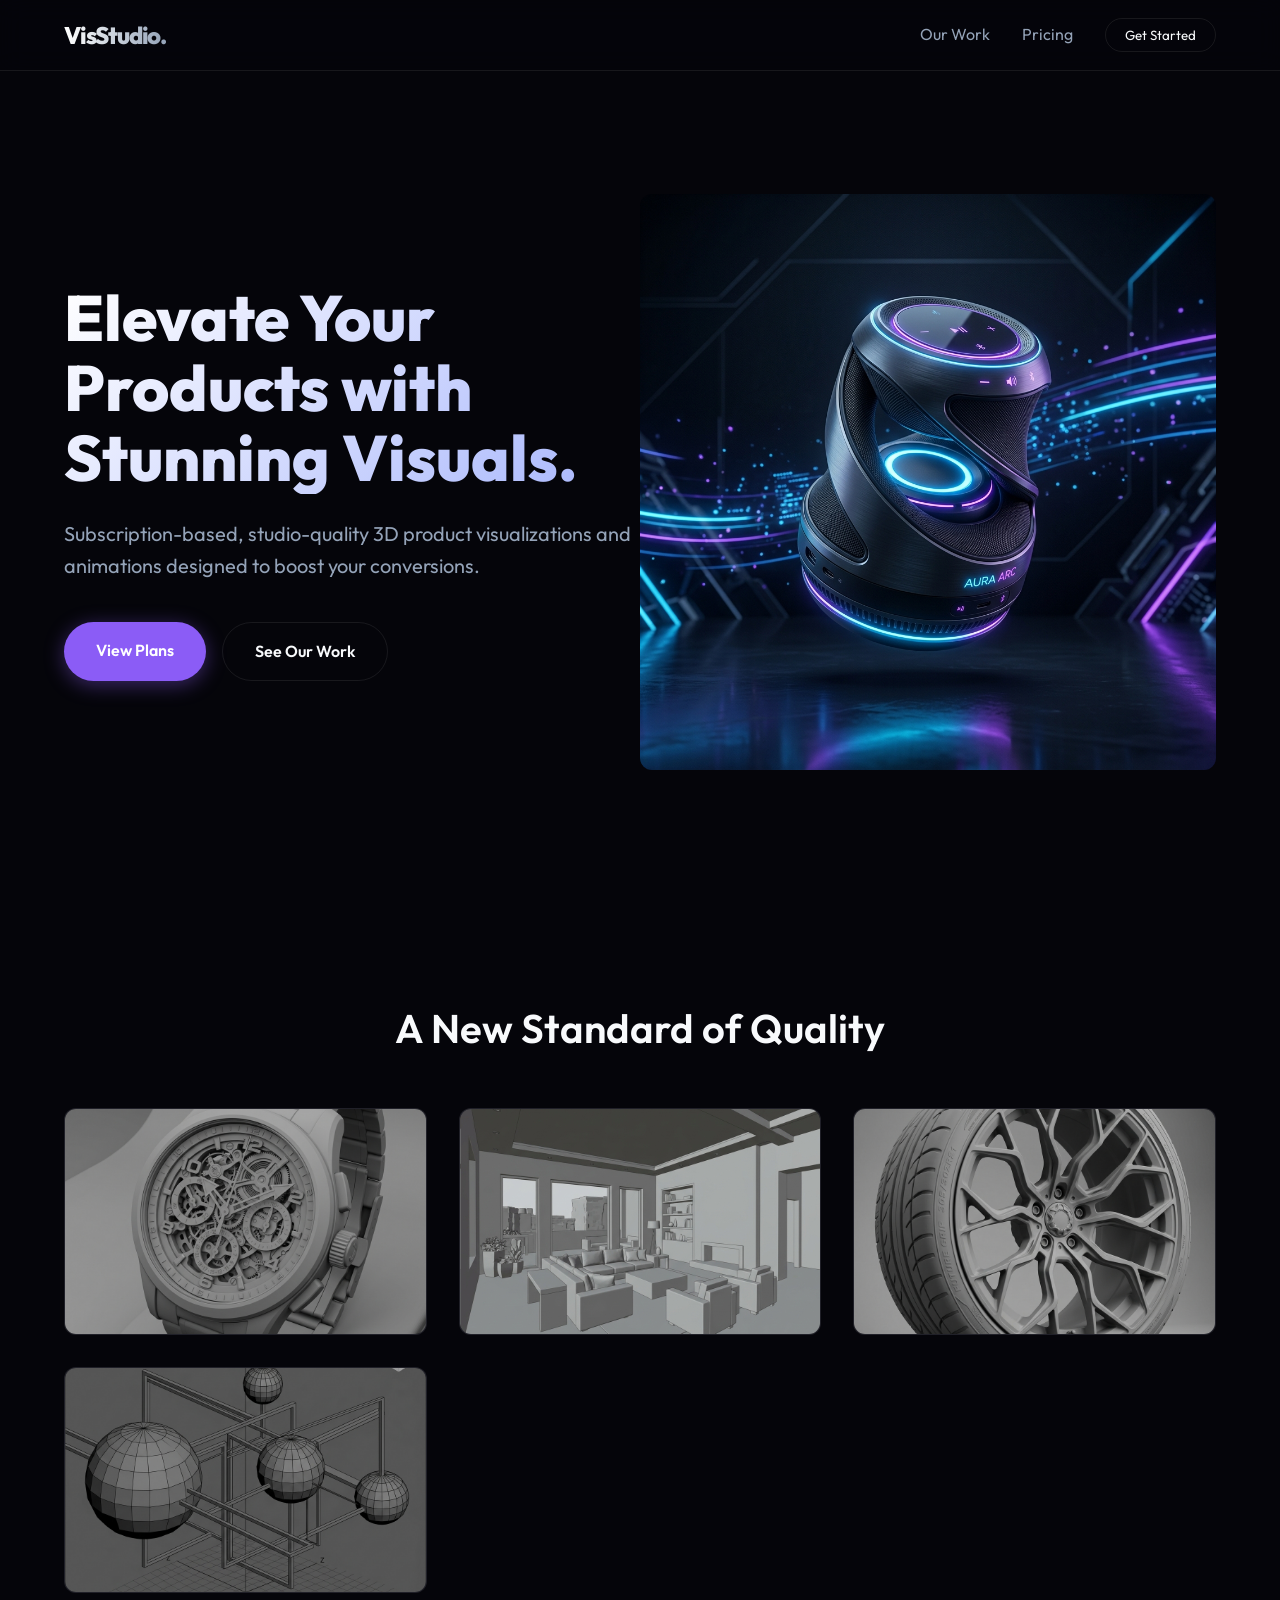
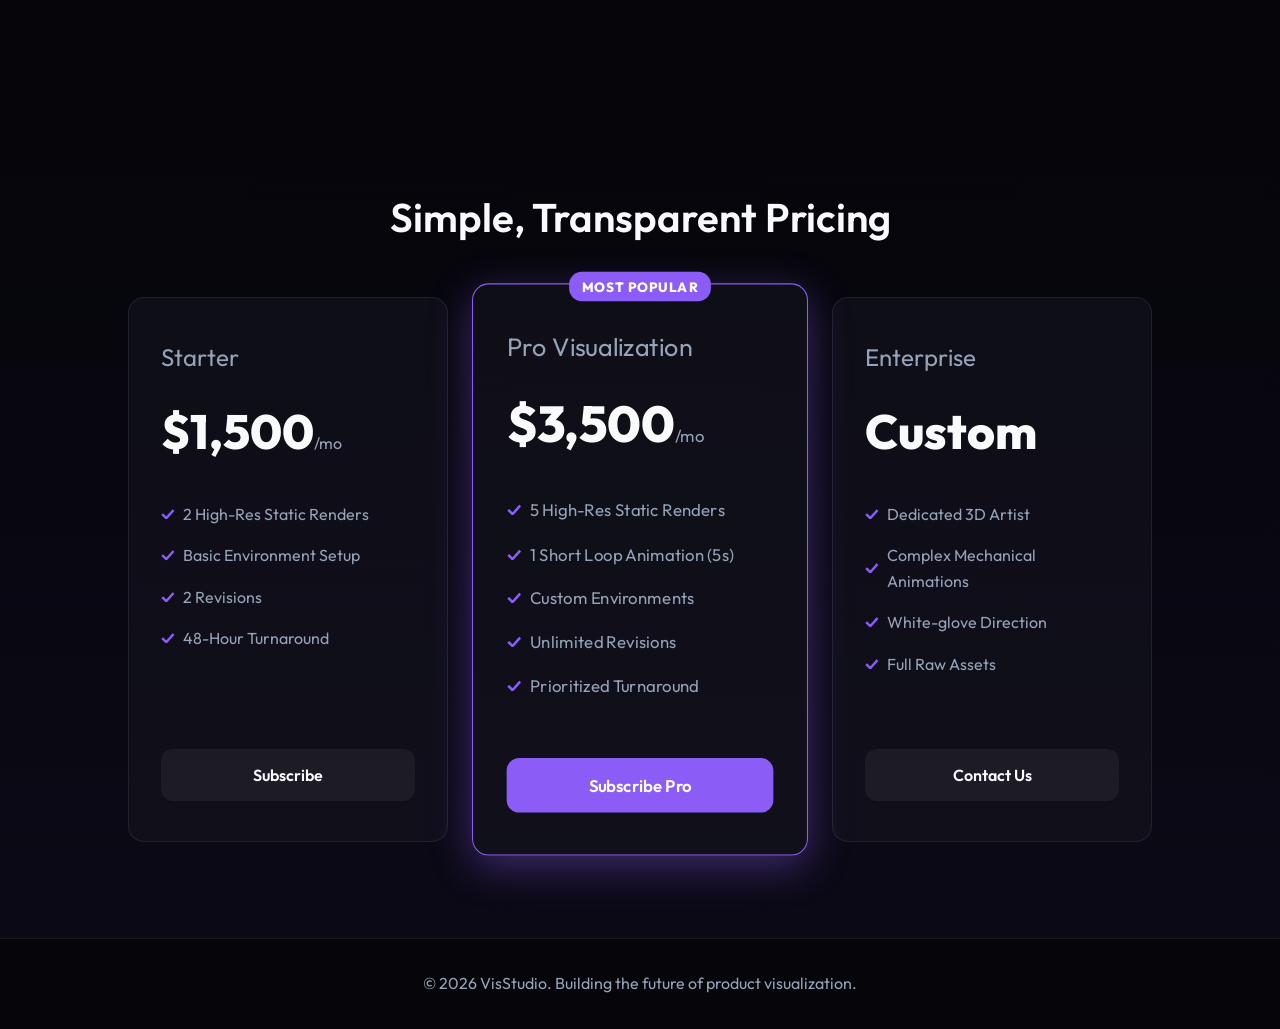
==== index.html @ d1ca0eb6 "First commit" ====
<!DOCTYPE html>
<html lang="en">
<head>
    <meta charset="UTF-8">
    <meta name="viewport" content="width=device-width, initial-scale=1.0">
    <title>3D Vis & Animation Studio</title>
    <link rel="stylesheet" href="styles.css">
    <link href="https://fonts.googleapis.com/css2?family=Outfit:wght@300;400;600;800&display=swap" rel="stylesheet">
</head>
<body>

    <nav class="navbar">
        <div class="logo">VisStudio.</div>
        <ul class="nav-links">
            <li><a href="#work">Our Work</a></li>
            <li><a href="#pricing">Pricing</a></li>
            <li><button class="nav-btn">Get Started</button></li>
        </ul>
    </nav>

    <main class="hero">
        <div class="hero-content">
            <h1>Elevate Your Products with Stunning Visuals.</h1>
            <p>Subscription-based, studio-quality 3D product visualizations and animations designed to boost your conversions.</p>
            <div class="hero-actions">
                <a href="#pricing" class="cta-button primary">View Plans</a>
                <a href="#work" class="cta-button secondary">See Our Work</a>
            </div>
        </div>
        <div class="hero-visual">
            <img src="assets/hero_render.png" alt="3D Product Render" class="hero-image">
            <div class="glow-effect"></div>
        </div>
    </main>

    <section id="work" class="showcase-section">
        <h2 class="section-title">A New Standard of Quality</h2>
        <div class="portfolio-grid">
            <div class="portfolio-item">
                <div class="img-before" style="background-image: url('assets/work_watch_before.png');"></div>
                <div class="img-after" style="background-image: url('assets/work_watch.png');"></div>
                <div class="overlay">
                    <h3>Product Rendering</h3>
                    <p>Luxury Mechanics</p>
                </div>
            </div>
            <div class="portfolio-item">
                <div class="img-before" style="background-image: url('assets/work_arch_before.png');"></div>
                <div class="img-after" style="background-image: url('assets/work_arch.png');"></div>
                <div class="overlay">
                    <h3>Architectural Vis</h3>
                    <p>Modern Interiors</p>
                </div>
            </div>
            <div class="portfolio-item">
                <div class="img-before" style="background-image: url('assets/work_automotive_before.png');"></div>
                <div class="img-after" style="background-image: url('assets/work_automotive.png');"></div>
                <div class="overlay">
                    <h3>Automotive</h3>
                    <p>Futuristic Concept</p>
                </div>
            </div>
            <div class="portfolio-item">
                <div class="img-before" style="background-image: url('assets/work_abstract_before.png');"></div>
                <div class="img-after" style="background-image: url('assets/work_abstract.png');"></div>
                <div class="overlay">
                    <h3>Motion Graphics</h3>
                    <p>Abstract Particles</p>
                </div>
            </div>
        </div>
    </section>

    <section id="pricing" class="pricing-section">
        <h2 class="section-title">Simple, Transparent Pricing</h2>
        <div class="pricing-cards">
            <div class="card">
                <h3>Starter</h3>
                <p class="price">$1,500<span>/mo</span></p>
                <ul>
                    <li>2 High-Res Static Renders</li>
                    <li>Basic Environment Setup</li>
                    <li>2 Revisions</li>
                    <li>48-Hour Turnaround</li>
                </ul>
                <button class="card-btn">Subscribe</button>
            </div>
            <div class="card popular">
                <div class="badge">Most Popular</div>
                <h3>Pro Visualization</h3>
                <p class="price">$3,500<span>/mo</span></p>
                <ul>
                    <li>5 High-Res Static Renders</li>
                    <li>1 Short Loop Animation (5s)</li>
                    <li>Custom Environments</li>
                    <li>Unlimited Revisions</li>
                    <li>Prioritized Turnaround</li>
                </ul>
                <button class="card-btn primary">Subscribe Pro</button>
            </div>
            <div class="card">
                <h3>Enterprise</h3>
                <p class="price">Custom</p>
                <ul>
                    <li>Dedicated 3D Artist</li>
                    <li>Complex Mechanical Animations</li>
                    <li>White-glove Direction</li>
                    <li>Full Raw Assets</li>
                </ul>
                <button class="card-btn secondary">Contact Us</button>
            </div>
        </div>
    </section>

    <footer class="footer">
        <p>&copy; 2026 VisStudio. Building the future of product visualization.</p>
    </footer>

    <script>
        // Smooth scrolling for navigation
        document.querySelectorAll('a[href^="#"]').forEach(anchor => {
            anchor.addEventListener('click', function (e) {
                e.preventDefault();
                document.querySelector(this.getAttribute('href')).scrollIntoView({
                    behavior: 'smooth'
                });
            });
        });
    </script>
</body>
</html>
---- styles.css ----
:root {
    --bg-color: #05050a;
    --surface-color: rgba(20, 20, 30, 0.6);
    --surface-border: rgba(255, 255, 255, 0.08);
    --text-main: #f8fafc;
    --text-muted: #94a3b8;
    --accent-primary: #8b5cf6;
    --accent-hover: #7c3aed;
    --accent-glow: rgba(139, 92, 246, 0.4);
    
    --c-cyan: #06b6d4;
    --c-pink: #ec4899;
}

* {
    margin: 0;
    padding: 0;
    box-sizing: border-box;
    font-family: 'Outfit', sans-serif;
    scroll-behavior: smooth;
}

body {
    background-color: var(--bg-color);
    color: var(--text-main);
    overflow-x: hidden;
    line-height: 1.6;
}

/* Glassmorphism Navbar */
.navbar {
    position: fixed;
    top: 0;
    left: 0;
    width: 100%;
    padding: 1rem 5%;
    display: flex;
    justify-content: space-between;
    align-items: center;
    background: rgba(5, 5, 10, 0.7);
    backdrop-filter: blur(12px);
    border-bottom: 1px solid var(--surface-border);
    z-index: 1000;
}

.logo {
    font-size: 1.5rem;
    font-weight: 800;
    letter-spacing: -0.05em;
    background: linear-gradient(to right, #fff, var(--text-muted));
    -webkit-background-clip: text;
    -webkit-text-fill-color: transparent;
}

.nav-links {
    display: flex;
    gap: 2rem;
    list-style: none;
    align-items: center;
}

.nav-links a {
    color: var(--text-muted);
    text-decoration: none;
    font-weight: 400;
    transition: color 0.3s ease;
}

.nav-links a:hover {
    color: var(--text-main);
}

.nav-btn {
    background: transparent;
    border: 1px solid var(--surface-border);
    color: var(--text-main);
    padding: 0.5rem 1.2rem;
    border-radius: 99px;
    cursor: pointer;
    transition: all 0.2s;
}

.nav-btn:hover {
    background: var(--text-main);
    color: var(--bg-color);
}

/* Hero Section */
.hero {
    min-height: 100vh;
    display: flex;
    align-items: center;
    justify-content: space-between;
    padding: 8rem 5% 4rem;
    position: relative;
}

.hero-content {
    flex: 1;
    max-width: 600px;
    z-index: 2;
    animation: slideUp 1s ease-out;
}

.hero-content h1 {
    font-size: 4rem;
    line-height: 1.1;
    font-weight: 800;
    margin-bottom: 1.5rem;
    background: linear-gradient(135deg, #fff 0%, #a5b4fc 100%);
    -webkit-background-clip: text;
    -webkit-text-fill-color: transparent;
}

.hero-content p {
    font-size: 1.25rem;
    color: var(--text-muted);
    margin-bottom: 2.5rem;
}

.hero-actions {
    display: flex;
    gap: 1rem;
}

.cta-button {
    text-decoration: none;
    padding: 1rem 2rem;
    border-radius: 99px;
    font-weight: 600;
    transition: all 0.3s;
    display: inline-block;
    cursor: pointer;
}

.cta-button.primary {
    background: var(--accent-primary);
    color: #fff;
    box-shadow: 0 4px 20px var(--accent-glow);
}

.cta-button.primary:hover {
    background: var(--accent-hover);
    transform: translateY(-2px);
    box-shadow: 0 6px 30px var(--accent-glow);
}

.cta-button.secondary {
    background: transparent;
    color: var(--text-main);
    border: 1px solid var(--surface-border);
}

.cta-button.secondary:hover {
    background: rgba(255,255,255,0.05);
    transform: translateY(-2px);
}

.hero-visual {
    flex: 1;
    position: relative;
    display: flex;
    justify-content: center;
    align-items: center;
}

.hero-image {
    width: 600px;
    max-width: 100%;
    z-index: 2;
    border-radius: 12px;
    animation: float 6s ease-in-out infinite;
}

.glow-effect {
    position: absolute;
    width: 400px;
    height: 400px;
    background: radial-gradient(circle, var(--accent-glow) 0%, transparent 70%);
    top: 50%;
    left: 50%;
    transform: translate(-50%, -50%);
    z-index: 1;
    filter: blur(50px);
}

/* Sections */
.section-title {
    text-align: center;
    font-size: 2.5rem;
    margin-bottom: 3rem;
    font-weight: 600;
}

/* Showcase Portfolio */
.showcase-section {
    padding: 6rem 5%;
    position: relative;
}

.portfolio-grid {
    display: grid;
    grid-template-columns: repeat(auto-fit, minmax(300px, 1fr));
    gap: 2rem;
}

.portfolio-item {
    aspect-ratio: 16/10;
    border-radius: 12px;
    overflow: hidden;
    position: relative;
    cursor: pointer;
    background: var(--surface-color);
    border: 1px solid var(--surface-border);
    transition: transform 0.3s, border-color 0.3s;
}

.img-before, .img-after {
    position: absolute;
    inset: 0;
    background-size: cover;
    background-position: center;
    transition: opacity 0.6s cubic-bezier(0.4, 0, 0.2, 1);
    z-index: 1;
}

.img-after {
    opacity: 0;
}

.portfolio-item:hover .img-after {
    opacity: 1;
}

.portfolio-item:hover .img-before {
    opacity: 0;
}

.portfolio-item:hover {
    transform: translateY(-5px);
    border-color: var(--accent-primary);
}

.overlay {
    position: absolute;
    inset: 0;
    background: linear-gradient(to top, rgba(0,5,10,0.9) 0%, transparent 60%);
    display: flex;
    flex-direction: column;
    justify-content: flex-end;
    padding: 1.5rem;
    opacity: 0;
    transition: opacity 0.3s;
    z-index: 2;
}

.portfolio-item:hover .overlay {
    opacity: 1;
}

.overlay h3 {
    font-size: 1.25rem;
    color: #fff;
    transform: translateY(10px);
    transition: transform 0.3s;
}

.overlay p {
    color: var(--accent-primary);
    font-size: 0.9rem;
    font-weight: 600;
    text-transform: uppercase;
    letter-spacing: 1px;
    margin-top: 0.2rem;
    transform: translateY(10px);
    transition: transform 0.3s 0.05s;
}

.portfolio-item:hover .overlay h3,
.portfolio-item:hover .overlay p {
    transform: translateY(0);
}

.placeholder {
    width: 100%;
    height: 100%;
    display: flex;
    justify-content: center;
    align-items: center;
    font-weight: 600;
    color: rgba(255,255,255,0.5);
    background-size: cover;
    background-position: center;
}
.glow-1 { background: linear-gradient(45deg, rgba(6, 182, 212, 0.1), transparent); }
.glow-2 { background: linear-gradient(45deg, rgba(236, 72, 153, 0.1), transparent); }
.glow-3 { background: linear-gradient(45deg, rgba(139, 92, 246, 0.1), transparent); }
.glow-4 { background: linear-gradient(45deg, rgba(16, 185, 129, 0.1), transparent); }


/* Pricing Section */
.pricing-section {
    padding: 6rem 5%;
    background: linear-gradient(to bottom, transparent, rgba(139, 92, 246, 0.05));
}

.pricing-cards {
    display: flex;
    justify-content: center;
    gap: 2rem;
    flex-wrap: wrap;
}

.card {
    background: var(--surface-color);
    border: 1px solid var(--surface-border);
    border-radius: 16px;
    padding: 2.5rem 2rem;
    width: 320px;
    display: flex;
    flex-direction: column;
    position: relative;
    transition: transform 0.3s;
}

.card:hover {
    transform: translateY(-8px);
}

.card.popular {
    transform: scale(1.05);
    border-color: var(--accent-primary);
    box-shadow: 0 10px 40px var(--accent-glow);
    z-index: 2;
}

.card.popular:hover {
    transform: scale(1.05) translateY(-8px);
}

.badge {
    position: absolute;
    top: -12px;
    left: 50%;
    transform: translateX(-50%);
    background: var(--accent-primary);
    color: #fff;
    padding: 4px 12px;
    border-radius: 12px;
    font-size: 0.8rem;
    font-weight: 800;
    text-transform: uppercase;
    letter-spacing: 1px;
}

.card h3 {
    font-size: 1.5rem;
    color: var(--text-muted);
    font-weight: 400;
}

.price {
    font-size: 3rem;
    font-weight: 800;
    margin: 1rem 0 2rem;
}

.price span {
    font-size: 1rem;
    color: var(--text-muted);
    font-weight: 400;
}

.card ul {
    list-style: none;
    margin-bottom: 2.5rem;
    flex: 1;
}

.card ul li {
    margin-bottom: 1rem;
    color: var(--text-muted);
    display: flex;
    align-items: center;
    gap: 0.5rem;
}

.card ul li::before {
    content: "✓";
    color: var(--accent-primary);
    font-weight: 800;
}

.card-btn {
    width: 100%;
    padding: 1rem;
    border-radius: 12px;
    font-size: 1rem;
    font-weight: 600;
    cursor: pointer;
    transition: 0.2s;
    border: none;
}

.card-btn.primary {
    background: var(--accent-primary);
    color: #fff;
}
.card-btn.primary:hover { background: var(--accent-hover); }

.card-btn:not(.primary) {
    background: rgba(255,255,255,0.05);
    color: var(--text-main);
}
.card-btn:not(.primary):hover { background: rgba(255,255,255,0.1); }

/* Footer */
.footer {
    text-align: center;
    padding: 2rem;
    color: var(--text-muted);
    border-top: 1px solid var(--surface-border);
}

/* Animations */
@keyframes slideUp {
    from { opacity: 0; transform: translateY(30px); }
    to { opacity: 1; transform: translateY(0); }
}

@keyframes float {
    0%, 100% { transform: translateY(0); }
    50% { transform: translateY(-20px); }
}

/* Responsive */
@media (max-width: 900px) {
    .hero {
        flex-direction: column;
        justify-content: center;
        text-align: center;
        padding-top: 8rem;
    }
    .hero-actions { justify-content: center; }
    .hero-image { max-width: 80%; margin-top: 3rem; }
    .nav-links { display: none; }
}
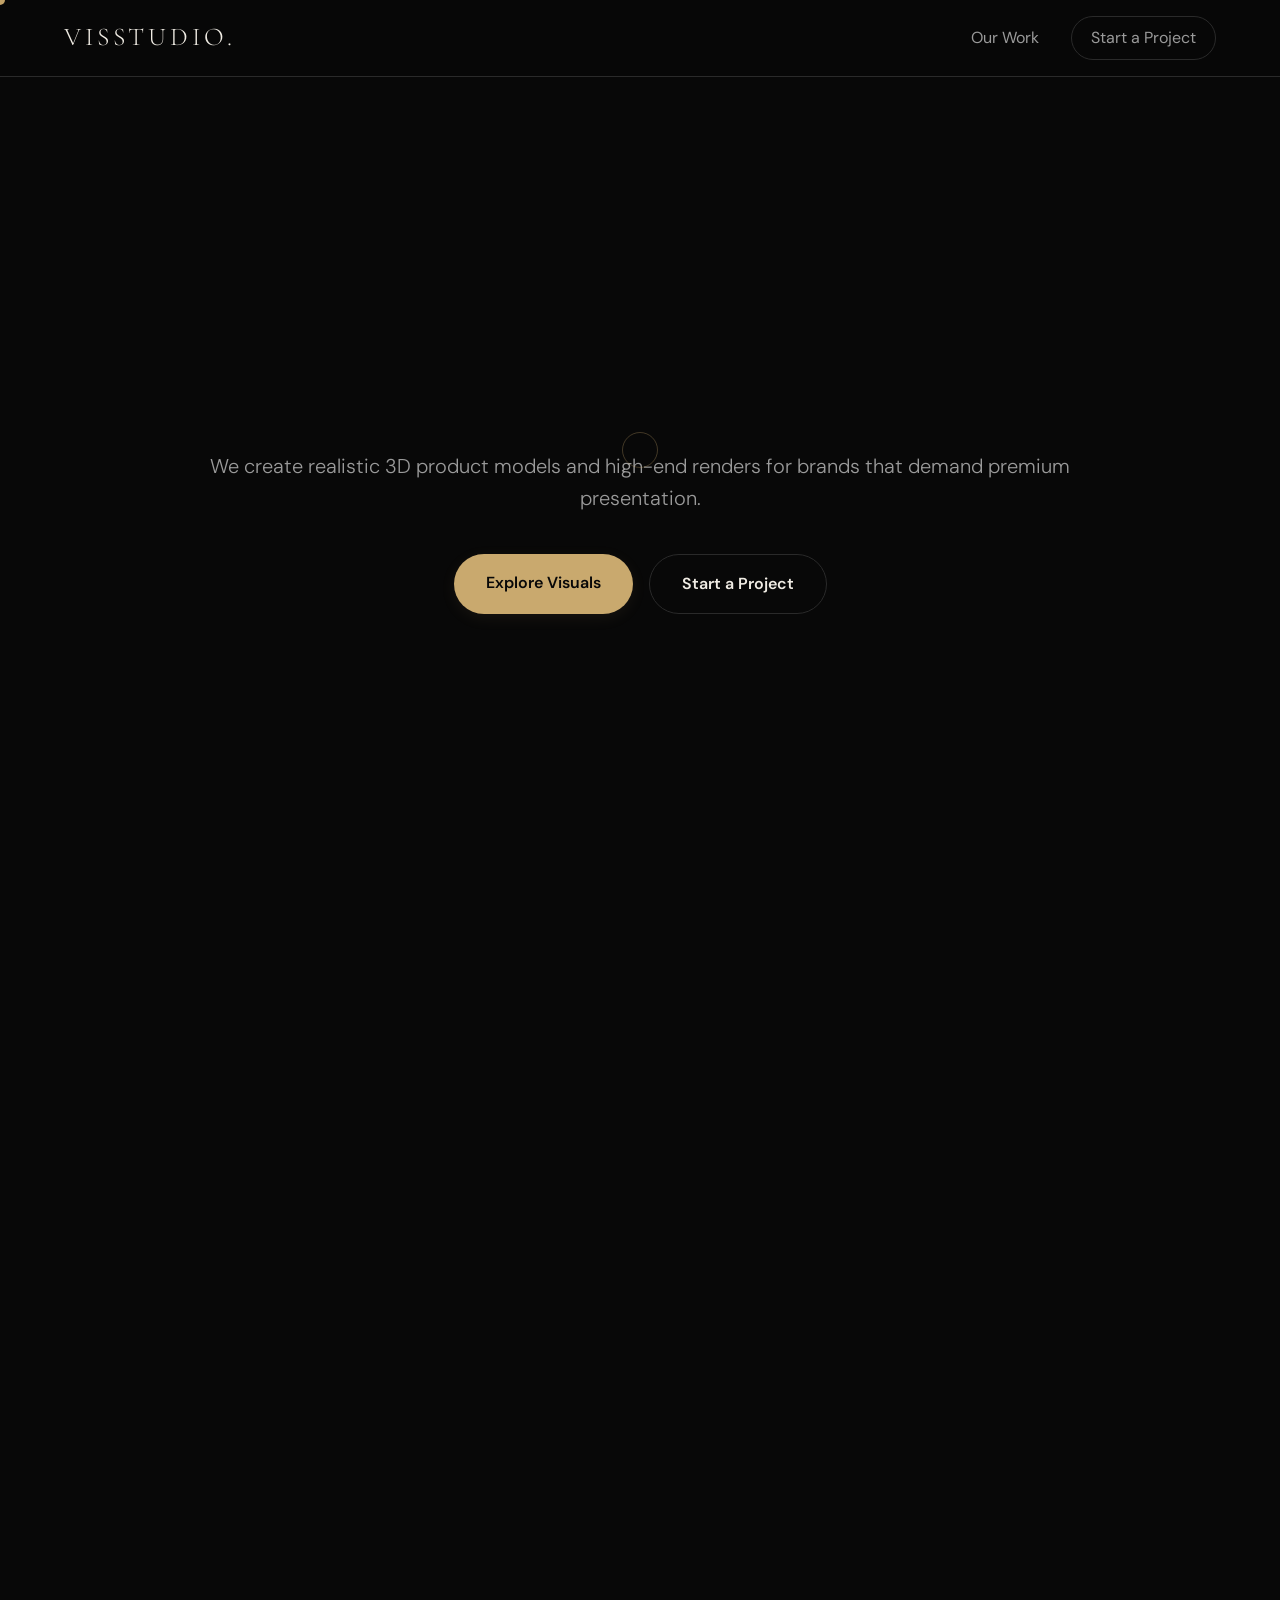
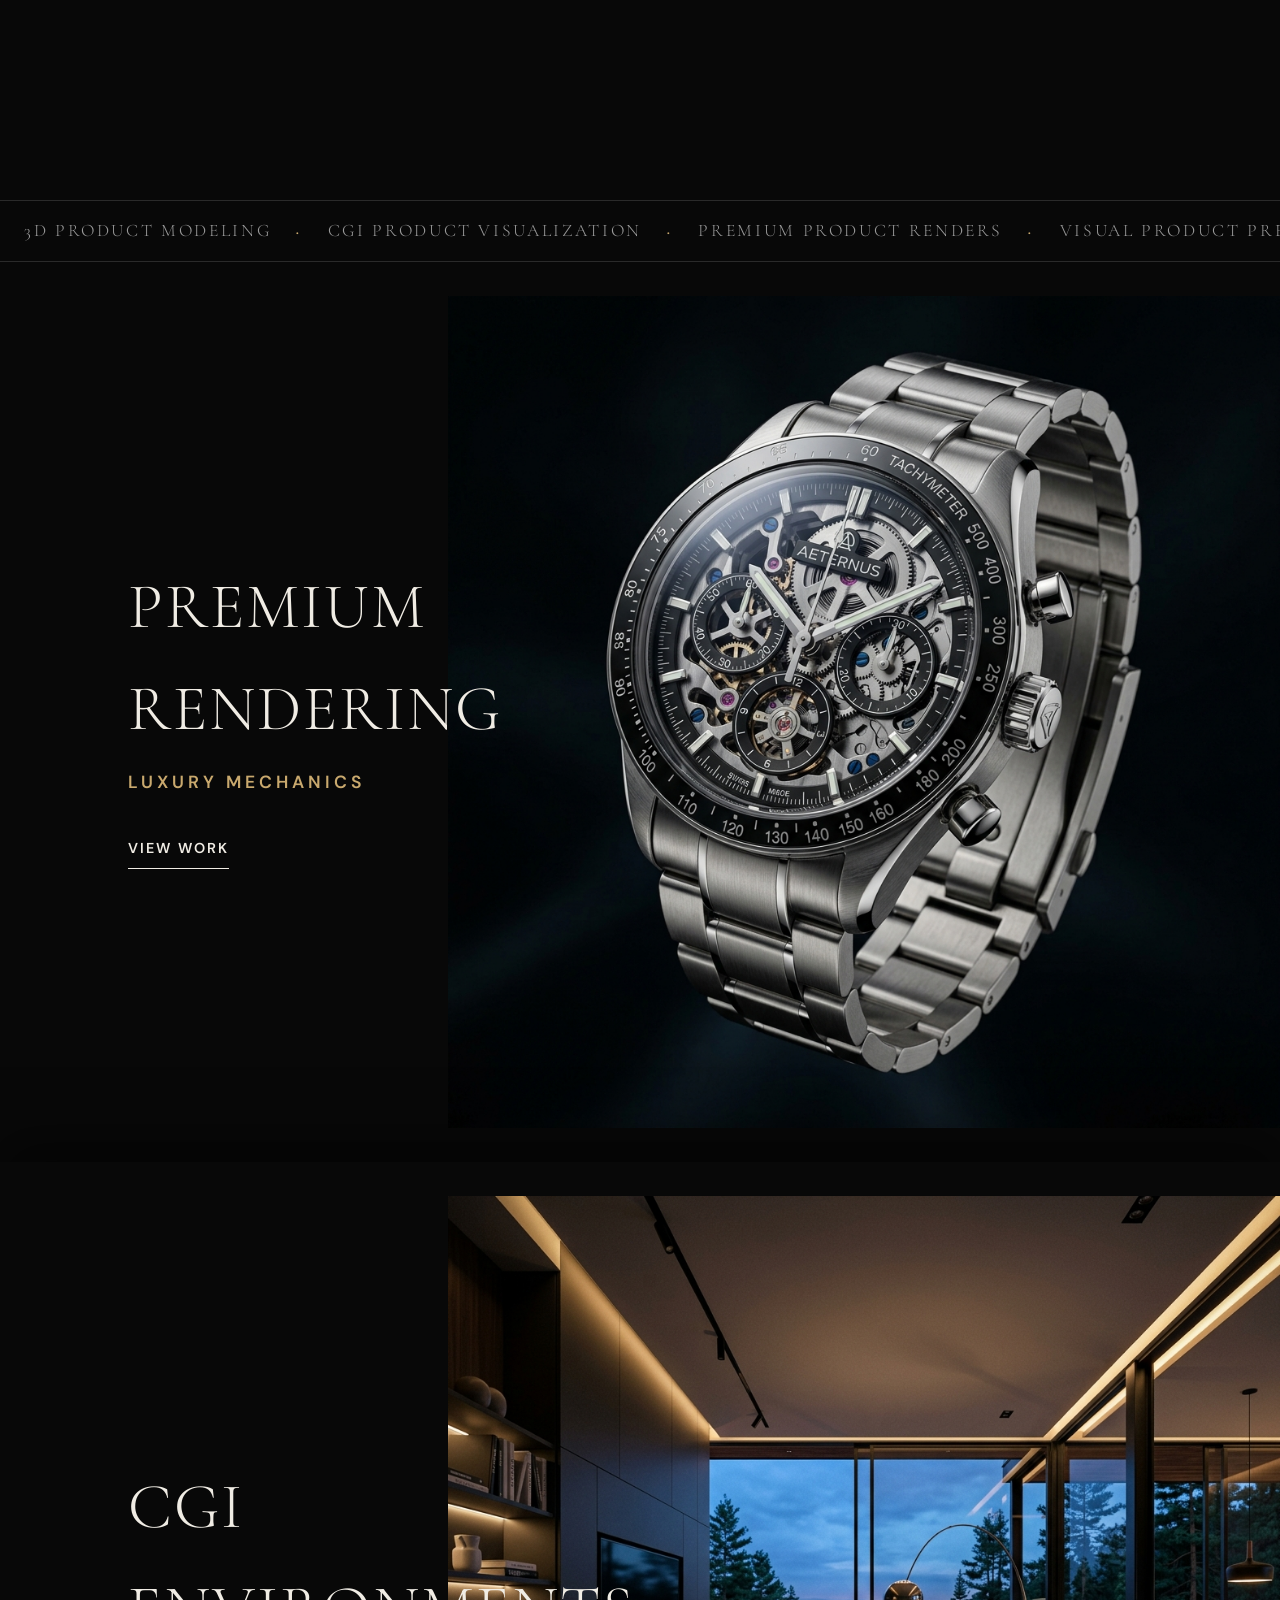
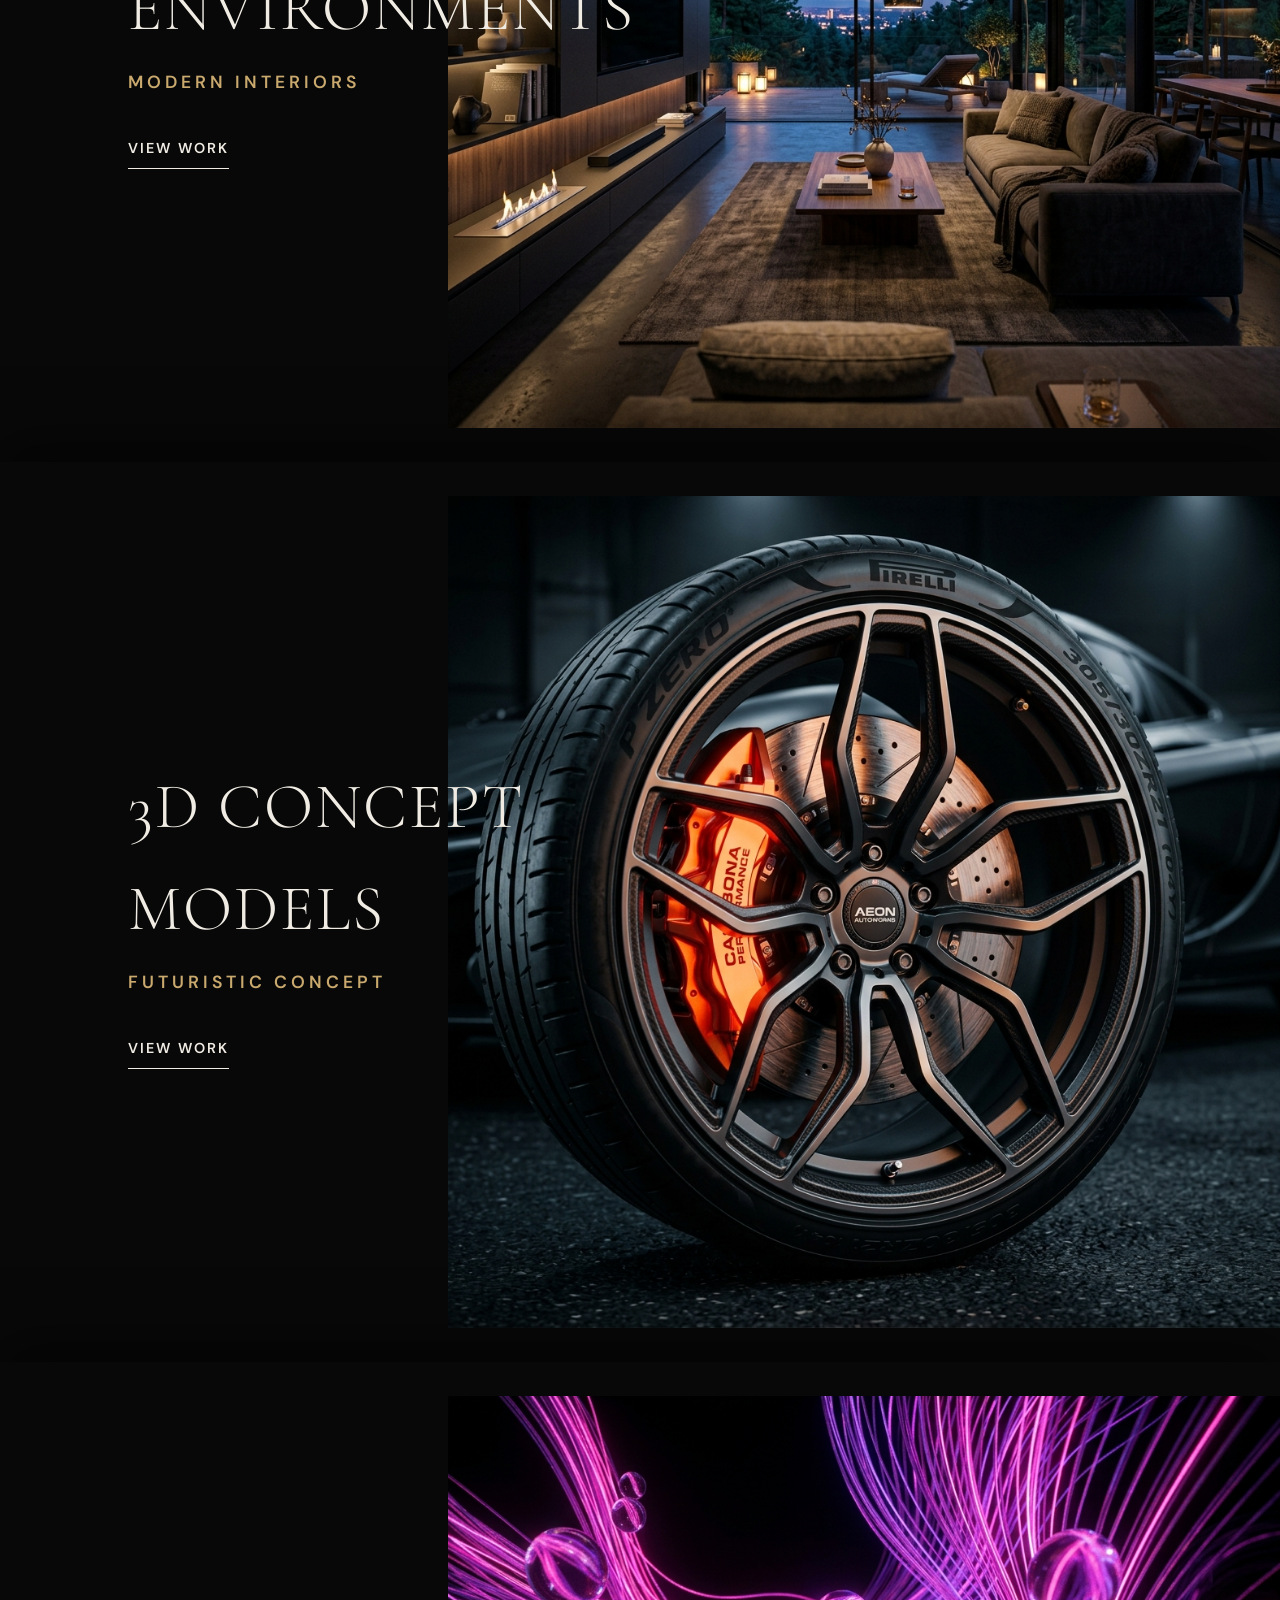
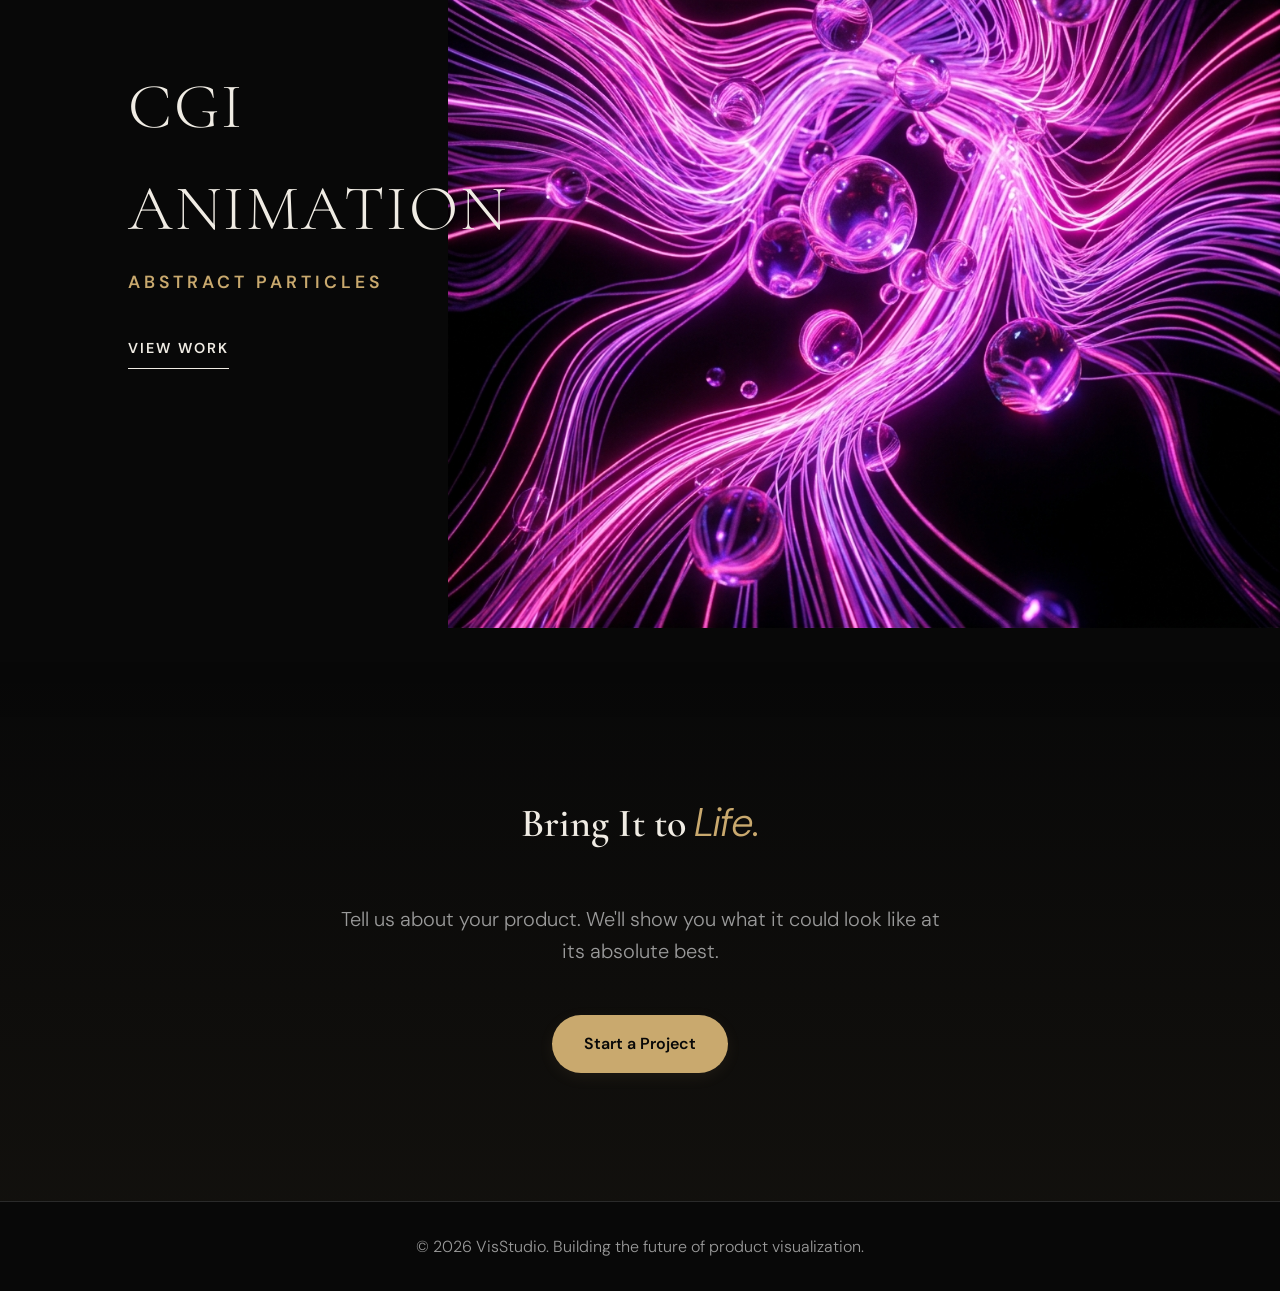
==== commit d2d57c13: "Elevate brand identity with luxury aesthetic, custom typography, dual-cursors, and dynamic stacking " ====
--- a/index.html
+++ b/index.html
@@ -5,111 +5,110 @@
     <meta name="viewport" content="width=device-width, initial-scale=1.0">
     <title>3D Vis & Animation Studio</title>
     <link rel="stylesheet" href="styles.css">
-    <link href="https://fonts.googleapis.com/css2?family=Outfit:wght@300;400;600;800&display=swap" rel="stylesheet">
+    <link href="https://fonts.googleapis.com/css2?family=Cormorant+Garamond:ital,wght@0,300;0,400;0,600;1,300;1,400&family=DM+Sans:wght@200;300;400;500&display=swap" rel="stylesheet">
 </head>
 <body>
+    <!-- Slide Up Curtain -->
+    <div class="page-transition-overlay active" id="page-overlay"></div>
+    <div class="cursor" id="cursor"></div>
+    <div class="cursor-ring" id="cursorRing"></div>
 
     <nav class="navbar">
         <div class="logo">VisStudio.</div>
         <ul class="nav-links">
-            <li><a href="#work">Our Work</a></li>
-            <li><a href="#pricing">Pricing</a></li>
-            <li><button class="nav-btn">Get Started</button></li>
+            <li><a href="#work-section">Our Work</a></li>
+            <li><a href="#contact" class="nav-btn">Start a Project</a></li>
         </ul>
     </nav>
 
-    <main class="hero">
-        <div class="hero-content">
-            <h1>Elevate Your Products with Stunning Visuals.</h1>
-            <p>Subscription-based, studio-quality 3D product visualizations and animations designed to boost your conversions.</p>
-            <div class="hero-actions">
-                <a href="#pricing" class="cta-button primary">View Plans</a>
-                <a href="#work" class="cta-button secondary">See Our Work</a>
-            </div>
-        </div>
-        <div class="hero-visual">
-            <img src="assets/hero_render.png" alt="3D Product Render" class="hero-image">
-            <div class="glow-effect"></div>
+    <main class="hero" id="hero-section">
+        <div class="hero-sticky">
+            <div class="hero-content centered">
+                <h1 id="hero-headline"></h1>
+                <div id="hero-fade-content" class="fade-hidden">
+                    <p>We create realistic 3D product models and high-end renders for brands that demand premium presentation.</p>
+                    <div class="hero-actions">
+                        <a href="#work-section" class="cta-button primary">Explore Visuals</a>
+                        <a href="#contact" class="cta-button secondary">Start a Project</a>
+                    </div>
+                </div>
+            </div>
         </div>
     </main>
 
-    <section id="work" class="showcase-section">
-        <h2 class="section-title">A New Standard of Quality</h2>
-        <div class="portfolio-grid">
-            <div class="portfolio-item">
-                <div class="img-before" style="background-image: url('assets/work_watch_before.png');"></div>
-                <div class="img-after" style="background-image: url('assets/work_watch.png');"></div>
-                <div class="overlay">
-                    <h3>Product Rendering</h3>
-                    <p>Luxury Mechanics</p>
-                </div>
-            </div>
-            <div class="portfolio-item">
-                <div class="img-before" style="background-image: url('assets/work_arch_before.png');"></div>
-                <div class="img-after" style="background-image: url('assets/work_arch.png');"></div>
-                <div class="overlay">
-                    <h3>Architectural Vis</h3>
-                    <p>Modern Interiors</p>
-                </div>
-            </div>
-            <div class="portfolio-item">
-                <div class="img-before" style="background-image: url('assets/work_automotive_before.png');"></div>
-                <div class="img-after" style="background-image: url('assets/work_automotive.png');"></div>
-                <div class="overlay">
-                    <h3>Automotive</h3>
-                    <p>Futuristic Concept</p>
-                </div>
-            </div>
-            <div class="portfolio-item">
-                <div class="img-before" style="background-image: url('assets/work_abstract_before.png');"></div>
-                <div class="img-after" style="background-image: url('assets/work_abstract.png');"></div>
-                <div class="overlay">
-                    <h3>Motion Graphics</h3>
-                    <p>Abstract Particles</p>
-                </div>
-            </div>
+    <!-- Services Ticker -->
+    <div class="services-ticker">
+        <div class="ticker-track">
+            <span>3D Product Modeling</span><span class="dot">·</span>
+            <span>CGI Product Visualization</span><span class="dot">·</span>
+            <span>Premium Product Renders</span><span class="dot">·</span>
+            <span>Visual Product Presentation</span><span class="dot">·</span>
+            <span>3D Product Modeling</span><span class="dot">·</span>
+            <span>CGI Product Visualization</span><span class="dot">·</span>
+            <span>Premium Product Renders</span><span class="dot">·</span>
+            <span>Visual Product Presentation</span><span class="dot">·</span>
         </div>
-    </section>
-
-    <section id="pricing" class="pricing-section">
-        <h2 class="section-title">Simple, Transparent Pricing</h2>
-        <div class="pricing-cards">
-            <div class="card">
-                <h3>Starter</h3>
-                <p class="price">$1,500<span>/mo</span></p>
-                <ul>
-                    <li>2 High-Res Static Renders</li>
-                    <li>Basic Environment Setup</li>
-                    <li>2 Revisions</li>
-                    <li>48-Hour Turnaround</li>
-                </ul>
-                <button class="card-btn">Subscribe</button>
-            </div>
-            <div class="card popular">
-                <div class="badge">Most Popular</div>
-                <h3>Pro Visualization</h3>
-                <p class="price">$3,500<span>/mo</span></p>
-                <ul>
-                    <li>5 High-Res Static Renders</li>
-                    <li>1 Short Loop Animation (5s)</li>
-                    <li>Custom Environments</li>
-                    <li>Unlimited Revisions</li>
-                    <li>Prioritized Turnaround</li>
-                </ul>
-                <button class="card-btn primary">Subscribe Pro</button>
-            </div>
-            <div class="card">
-                <h3>Enterprise</h3>
-                <p class="price">Custom</p>
-                <ul>
-                    <li>Dedicated 3D Artist</li>
-                    <li>Complex Mechanical Animations</li>
-                    <li>White-glove Direction</li>
-                    <li>Full Raw Assets</li>
-                </ul>
-                <button class="card-btn secondary">Contact Us</button>
-            </div>
-        </div>
+    </div>
+
+    <div id="work-section" class="rm-projects-container">
+        <!-- Project 1 -->
+        <section class="rm-project">
+            <div class="rm-content">
+                <h2>Premium Rendering</h2>
+                <p>Luxury Mechanics</p>
+                <a href="project-mechanics.html" class="rm-btn">View Work</a>
+            </div>
+            <div class="rm-visual">
+                <div class="rm-image" style="background-image: url('assets/work_watch.png');"></div>
+            </div>
+            <div class="rm-watermark">MECHANICS</div>
+        </section>
+
+
+        <!-- Project 2 -->
+        <section class="rm-project">
+            <div class="rm-content">
+                <h2>CGI Environments</h2>
+                <p>Modern Interiors</p>
+                <a href="project-interiors.html" class="rm-btn">View Work</a>
+            </div>
+            <div class="rm-visual">
+                <div class="rm-image" style="background-image: url('assets/work_arch.png');"></div>
+            </div>
+            <div class="rm-watermark">INTERIORS</div>
+        </section>
+
+        <!-- Project 3 -->
+        <section class="rm-project">
+            <div class="rm-content">
+                <h2>3D Concept Models</h2>
+                <p>Futuristic Concept</p>
+                <a href="project-automotive.html" class="rm-btn">View Work</a>
+            </div>
+            <div class="rm-visual">
+                <div class="rm-image" style="background-image: url('assets/work_automotive.png');"></div>
+            </div>
+            <div class="rm-watermark">AUTOMOTIVE</div>
+        </section>
+
+        <!-- Project 4 -->
+        <section class="rm-project">
+            <div class="rm-content">
+                <h2>CGI Animation</h2>
+                <p>Abstract Particles</p>
+                <a href="project-abstract.html" class="rm-btn">View Work</a>
+            </div>
+            <div class="rm-visual">
+                <div class="rm-image" style="background-image: url('assets/work_abstract.png');"></div>
+            </div>
+            <div class="rm-watermark">MOTION</div>
+        </section>
+    </div>
+
+    <section id="contact" class="contact-section" style="padding: 8rem 5%; text-align: center; background: linear-gradient(to bottom, transparent, rgba(201, 169, 110, 0.05));">
+        <h2 class="section-title">Bring It to <em style="font-style: italic; color: var(--accent-primary);">Life.</em></h2>
+        <p style="color: var(--text-muted); font-size: 1.25rem; margin-bottom: 3rem; max-width: 600px; margin-left: auto; margin-right: auto;">Tell us about your product. We'll show you what it could look like at its absolute best.</p>
+        <a href="mailto:hello@visstudio.com" class="cta-button primary">Start a Project</a>
     </section>
 
     <footer class="footer">
@@ -117,7 +116,72 @@
     </footer>
 
     <script>
-        // Smooth scrolling for navigation
+        let scrollTimeout;
+        let autoScrollTimeout;
+        const autoScrollDelay = 2500;
+        const rmProjectsArray = document.querySelectorAll('.rm-project');
+
+        window.addEventListener('scroll', () => {
+            // Instantly cancel automated slideshow if the user is actively exploring
+            clearTimeout(autoScrollTimeout);
+            clearTimeout(scrollTimeout);
+
+            // Wait 200ms after user stops scrolling to re-evaluate their position
+            scrollTimeout = setTimeout(() => {
+                let currentProject = null;
+                
+                // Track which project is strictly locked at the top of the viewport
+                rmProjectsArray.forEach(project => {
+                    const rect = project.getBoundingClientRect();
+                    if (rect.top <= 5 && rect.bottom > 5) {
+                        currentProject = project;
+                    }
+                });
+
+                // If perfectly parked on a project, set the slideshow timer
+                if (currentProject) {
+                    const nextProject = currentProject.nextElementSibling;
+                    if (nextProject && nextProject.classList.contains('rm-project')) {
+                        autoScrollTimeout = setTimeout(() => {
+                            const nextTop = window.scrollY + nextProject.getBoundingClientRect().top;
+                            window.scrollTo({
+                                top: nextTop,
+                                behavior: 'smooth'
+                            });
+                        }, autoScrollDelay);
+                    }
+                }
+            }, 200);
+        });
+
+        // Page Transition Exit
+        const overlay = document.getElementById('page-overlay');
+        window.addEventListener('load', () => {
+            // Slide it up to reveal
+            overlay.classList.add('exit');
+            setTimeout(() => {
+                overlay.classList.remove('active', 'exit');
+            }, 1200);
+        });
+
+        // Intercept navigation
+        document.querySelectorAll('.rm-btn').forEach(btn => {
+            btn.addEventListener('click', (e) => {
+                const targetUrl = e.currentTarget.href;
+                // Only intercept actual new pages
+                if(targetUrl && targetUrl.indexOf('#') === -1) {
+                    e.preventDefault();
+                    overlay.classList.add('active'); // slide up to cover
+                    
+                    // Route to new page after cover
+                    setTimeout(() => {
+                        window.location.href = targetUrl;
+                    }, 1200);
+                }
+            });
+        });
+
+        // Smooth scrolling for native anchors
         document.querySelectorAll('a[href^="#"]').forEach(anchor => {
             anchor.addEventListener('click', function (e) {
                 e.preventDefault();
@@ -126,6 +190,71 @@
                 });
             });
         });
+
+        const cursor = document.getElementById('cursor');
+        const ring = document.getElementById('cursorRing');
+        let mx = window.innerWidth / 2, my = window.innerHeight / 2, rx = mx, ry = my;
+        document.addEventListener('mousemove', e => { 
+            mx = e.clientX; 
+            my = e.clientY; 
+            cursor.style.left = mx + 'px'; 
+            cursor.style.top = my + 'px'; 
+        });
+        function animateRing() { 
+            rx += (mx - rx) * 0.12; 
+            ry += (my - ry) * 0.12; 
+            ring.style.left = rx + 'px'; 
+            ring.style.top = ry + 'px'; 
+            requestAnimationFrame(animateRing); 
+        }
+        animateRing();
+        document.querySelectorAll('a, button, .rm-btn').forEach(el => {
+            el.addEventListener('mouseenter', () => { 
+                cursor.style.width = '20px'; 
+                cursor.style.height = '20px'; 
+                ring.style.width = '60px'; 
+                ring.style.height = '60px'; 
+                ring.style.borderColor = 'var(--accent-primary)'; 
+            });
+            el.addEventListener('mouseleave', () => { 
+                cursor.style.width = '10px'; 
+                cursor.style.height = '10px'; 
+                ring.style.width = '36px'; 
+                ring.style.height = '36px'; 
+                ring.style.borderColor = 'var(--accent-glow)'; 
+            });
+        });
+
+        const heroSection = document.getElementById('hero-section');
+        const heroHeadline = document.getElementById('hero-headline');
+        const heroFadeContent = document.getElementById('hero-fade-content');
+        const headlineText = "Turning Products Into Premium Visuals.";
+        
+        window.addEventListener('scroll', () => {
+            let scrollTop = window.scrollY || document.documentElement.scrollTop;
+            let windowHeight = window.innerHeight;
+
+            if(heroSection && heroHeadline) {
+                let heroTop = heroSection.offsetTop;
+                let heroHeight = heroSection.offsetHeight;
+                let heroDistance = heroHeight - windowHeight;
+                if (heroDistance <= 0) heroDistance = 1;
+
+                let heroProgress = (scrollTop - heroTop) / heroDistance;
+                heroProgress = Math.max(0, Math.min(1, heroProgress));
+                
+                let charCount = Math.floor(heroProgress * headlineText.length);
+                heroHeadline.textContent = headlineText.substring(0, charCount);
+                
+                if (heroProgress >= 1) {
+                    heroFadeContent.classList.add('fade-visible');
+                } else {
+                    heroFadeContent.classList.remove('fade-visible');
+                }
+            }
+        });
+        
+        window.dispatchEvent(new Event('scroll'));
     </script>
 </body>
 </html>
--- a/styles.css
+++ b/styles.css
@@ -1,23 +1,28 @@
 :root {
-    --bg-color: #05050a;
-    --surface-color: rgba(20, 20, 30, 0.6);
-    --surface-border: rgba(255, 255, 255, 0.08);
-    --text-main: #f8fafc;
-    --text-muted: #94a3b8;
-    --accent-primary: #8b5cf6;
-    --accent-hover: #7c3aed;
-    --accent-glow: rgba(139, 92, 246, 0.4);
+    --bg-color: #080808;
+    --surface-color: #161616;
+    --surface-border: #2a2a2a;
+    --text-main: #f0ece4;
+    --text-muted: #9a9a9a;
+    --accent-primary: #c9a96e;
+    --accent-hover: #f0ece4;
+    --accent-glow: rgba(201, 169, 110, 0.3);
     
-    --c-cyan: #06b6d4;
-    --c-pink: #ec4899;
+    --font-heading: 'Cormorant Garamond', serif;
+    --font-body: 'DM Sans', sans-serif;
 }
 
 * {
     margin: 0;
     padding: 0;
     box-sizing: border-box;
-    font-family: 'Outfit', sans-serif;
+    font-family: var(--font-body);
+    font-weight: 300;
     scroll-behavior: smooth;
+}
+
+h1, h2, h3, h4, h5, h6, .logo, .rm-name {
+    font-family: var(--font-heading);
 }
 
 body {
@@ -25,6 +30,26 @@
     color: var(--text-main);
     overflow-x: hidden;
     line-height: 1.6;
+    cursor: none;
+}
+
+/* Page Transition Overlay */
+.page-transition-overlay {
+    position: fixed;
+    bottom: 0;
+    left: 0;
+    width: 100vw;
+    height: 100vh;
+    background-color: var(--bg-color);
+    z-index: 9999;
+    transform: translateY(100%);
+    transition: transform 1.2s cubic-bezier(0.75, 0, 0.25, 1);
+    pointer-events: none;
+}
+
+.page-transition-overlay.active {
+    transform: translateY(0);
+    pointer-events: all;
 }
 
 /* Glassmorphism Navbar */
@@ -37,19 +62,19 @@
     display: flex;
     justify-content: space-between;
     align-items: center;
-    background: rgba(5, 5, 10, 0.7);
+    background: rgba(8, 8, 8, 0.7);
     backdrop-filter: blur(12px);
     border-bottom: 1px solid var(--surface-border);
     z-index: 1000;
 }
 
 .logo {
-    font-size: 1.5rem;
-    font-weight: 800;
-    letter-spacing: -0.05em;
-    background: linear-gradient(to right, #fff, var(--text-muted));
-    -webkit-background-clip: text;
-    -webkit-text-fill-color: transparent;
+    font-size: 1.6rem;
+    font-weight: 300;
+    letter-spacing: 0.15em;
+    text-transform: uppercase;
+    text-decoration: none;
+    color: var(--text-main);
 }
 
 .nav-links {
@@ -71,6 +96,8 @@
 }
 
 .nav-btn {
+    text-decoration: none;
+    display: inline-block;
     background: transparent;
     border: 1px solid var(--surface-border);
     color: var(--text-main);
@@ -87,29 +114,43 @@
 
 /* Hero Section */
 .hero {
-    min-height: 100vh;
-    display: flex;
-    align-items: center;
-    justify-content: space-between;
-    padding: 8rem 5% 4rem;
+    height: 200vh;
     position: relative;
+    display: block;
+    padding: 0;
+}
+
+.hero-sticky {
+    position: sticky;
+    top: 0;
+    height: 100vh;
+    display: flex;
+    align-items: center;
+    justify-content: center;
+    width: 100%;
+    padding: 0 5%;
 }
 
 .hero-content {
     flex: 1;
     max-width: 600px;
     z-index: 2;
-    animation: slideUp 1s ease-out;
+}
+
+.hero-content.centered {
+    max-width: 900px;
+    text-align: center;
+    margin: 0 auto;
 }
 
 .hero-content h1 {
-    font-size: 4rem;
-    line-height: 1.1;
-    font-weight: 800;
+    font-size: clamp(56px, 8vw, 120px);
+    line-height: 1.0;
+    font-weight: 300;
     margin-bottom: 1.5rem;
-    background: linear-gradient(135deg, #fff 0%, #a5b4fc 100%);
-    -webkit-background-clip: text;
-    -webkit-text-fill-color: transparent;
+    min-height: 140px;
+    color: var(--text-main);
+    letter-spacing: -0.02em;
 }
 
 .hero-content p {
@@ -121,6 +162,23 @@
 .hero-actions {
     display: flex;
     gap: 1rem;
+}
+
+.hero-content.centered .hero-actions {
+    justify-content: center;
+}
+
+.fade-hidden {
+    opacity: 0;
+    transform: translateY(20px);
+    transition: opacity 0.8s ease, transform 0.8s ease;
+    pointer-events: none;
+}
+
+.fade-visible {
+    opacity: 1;
+    transform: translateY(0);
+    pointer-events: auto;
 }
 
 .cta-button {
@@ -135,14 +193,14 @@
 
 .cta-button.primary {
     background: var(--accent-primary);
-    color: #fff;
-    box-shadow: 0 4px 20px var(--accent-glow);
+    color: var(--bg-color); /* Dark text on gold for premium contrast */
+    box-shadow: 0 4px 15px rgba(201, 169, 110, 0.08); /* Reduced glow */
 }
 
 .cta-button.primary:hover {
     background: var(--accent-hover);
     transform: translateY(-2px);
-    box-shadow: 0 6px 30px var(--accent-glow);
+    box-shadow: 0 6px 20px rgba(201, 169, 110, 0.15); /* Subtler hover glow */
 }
 
 .cta-button.secondary {
@@ -156,35 +214,160 @@
     transform: translateY(-2px);
 }
 
-.hero-visual {
-    flex: 1;
+/* Services Ticker Marquee */
+.services-ticker {
+    width: 100%;
+    background: var(--bg-color);
+    padding: 1rem 0;
+    overflow: hidden;
+    white-space: nowrap;
+    border-top: 1px solid var(--surface-border);
+    border-bottom: 1px solid var(--surface-border);
+    display: flex;
+    align-items: center;
     position: relative;
-    display: flex;
-    justify-content: center;
-    align-items: center;
-}
-
-.hero-image {
-    width: 600px;
-    max-width: 100%;
+    z-index: 10;
+}
+
+.ticker-track {
+    display: flex;
+    align-items: center;
+    width: max-content;
+    will-change: transform;
+    animation: scrollTicker 40s linear infinite;
+}
+
+.services-ticker:hover .ticker-track {
+    animation-play-state: paused;
+}
+
+.ticker-track span {
+    font-family: var(--font-heading);
+    font-size: 1.1rem;
+    display: flex;
+    align-items: center;
+    font-weight: 300;
+    text-transform: uppercase;
+    color: var(--text-muted);
+    letter-spacing: 0.15em;
+    padding: 0 1.5rem;
+    white-space: nowrap;
+}
+
+.ticker-track span.dot {
+    color: var(--accent-primary);
+    font-size: 1.5rem;
+    padding: 0;
+    line-height: 0;
+}
+
+@keyframes scrollTicker {
+    0% { transform: translateX(0); }
+    100% { transform: translateX(-50%); }
+}
+
+/* Stacking Parallax Hub */
+.rm-projects-container {
+    display: flex;
+    flex-direction: column;
+    width: 100%;
+}
+
+.rm-project {
+    position: sticky;
+    top: 0;
+    background-color: var(--bg-color);
+    width: 100%;
+    height: 100vh;
+    display: flex;
+    align-items: center;
+    justify-content: flex-start;
+    padding: 0 10%;
+    overflow: hidden;
+    box-shadow: 0px -20px 50px rgba(0,0,0,0.5); /* Helps separate layers slightly */
+}
+
+.rm-watermark {
+    position: absolute;
+    top: 50%;
+    left: 45%;
+    transform: translateY(-50%);
+    font-size: 20vw;
+    font-weight: 800;
+    line-height: 1;
+    color: rgba(255, 255, 255, 0.02);
+    z-index: 0;
+    pointer-events: none;
+    white-space: nowrap;
+}
+
+.rm-content {
+    flex: 0 0 40%;
     z-index: 2;
-    border-radius: 12px;
-    animation: float 6s ease-in-out infinite;
-}
-
-.glow-effect {
+    display: flex;
+    flex-direction: column;
+    align-items: flex-start;
+}
+
+.rm-content h2 {
+    font-size: 4rem;
+    font-weight: 300;
+    margin-bottom: 0.5rem;
+    text-transform: uppercase;
+    letter-spacing: 2px;
+}
+
+.rm-content p {
+    font-size: 1.1rem;
+    color: var(--accent-primary);
+    margin-bottom: 2.5rem;
+    text-transform: uppercase;
+    letter-spacing: 4px;
+    font-weight: 600;
+}
+
+.rm-btn {
+    text-decoration: none;
+    color: var(--text-main);
+    font-size: 0.9rem;
+    font-weight: 600;
+    text-transform: uppercase;
+    letter-spacing: 2px;
+    padding-bottom: 0.5rem;
+    border-bottom: 1px solid var(--text-main);
+    transition: 0.3s;
+}
+
+.rm-btn:hover {
+    color: var(--accent-primary);
+    border-color: var(--accent-primary);
+}
+
+.rm-visual {
     position: absolute;
-    width: 400px;
-    height: 400px;
-    background: radial-gradient(circle, var(--accent-glow) 0%, transparent 70%);
-    top: 50%;
-    left: 50%;
-    transform: translate(-50%, -50%);
+    right: 0;
+    top: 0;
+    width: 65%;
+    height: 100%;
+    display: flex;
+    justify-content: flex-end;
+    align-items: center;
     z-index: 1;
-    filter: blur(50px);
-}
-
-/* Sections */
+}
+
+.rm-image {
+    width: 120%;
+    height: 100%;
+    background-size: contain;
+    background-repeat: no-repeat;
+    background-position: center right;
+    transition: transform 0.6s cubic-bezier(0.1, 0.7, 0.1, 1);
+}
+
+.rm-project:hover .rm-image {
+    transform: scale(1.05) translateX(-2%);
+}
+
 .section-title {
     text-align: center;
     font-size: 2.5rem;
@@ -192,116 +375,10 @@
     font-weight: 600;
 }
 
-/* Showcase Portfolio */
-.showcase-section {
-    padding: 6rem 5%;
-    position: relative;
-}
-
-.portfolio-grid {
-    display: grid;
-    grid-template-columns: repeat(auto-fit, minmax(300px, 1fr));
-    gap: 2rem;
-}
-
-.portfolio-item {
-    aspect-ratio: 16/10;
-    border-radius: 12px;
-    overflow: hidden;
-    position: relative;
-    cursor: pointer;
-    background: var(--surface-color);
-    border: 1px solid var(--surface-border);
-    transition: transform 0.3s, border-color 0.3s;
-}
-
-.img-before, .img-after {
-    position: absolute;
-    inset: 0;
-    background-size: cover;
-    background-position: center;
-    transition: opacity 0.6s cubic-bezier(0.4, 0, 0.2, 1);
-    z-index: 1;
-}
-
-.img-after {
-    opacity: 0;
-}
-
-.portfolio-item:hover .img-after {
-    opacity: 1;
-}
-
-.portfolio-item:hover .img-before {
-    opacity: 0;
-}
-
-.portfolio-item:hover {
-    transform: translateY(-5px);
-    border-color: var(--accent-primary);
-}
-
-.overlay {
-    position: absolute;
-    inset: 0;
-    background: linear-gradient(to top, rgba(0,5,10,0.9) 0%, transparent 60%);
-    display: flex;
-    flex-direction: column;
-    justify-content: flex-end;
-    padding: 1.5rem;
-    opacity: 0;
-    transition: opacity 0.3s;
-    z-index: 2;
-}
-
-.portfolio-item:hover .overlay {
-    opacity: 1;
-}
-
-.overlay h3 {
-    font-size: 1.25rem;
-    color: #fff;
-    transform: translateY(10px);
-    transition: transform 0.3s;
-}
-
-.overlay p {
-    color: var(--accent-primary);
-    font-size: 0.9rem;
-    font-weight: 600;
-    text-transform: uppercase;
-    letter-spacing: 1px;
-    margin-top: 0.2rem;
-    transform: translateY(10px);
-    transition: transform 0.3s 0.05s;
-}
-
-.portfolio-item:hover .overlay h3,
-.portfolio-item:hover .overlay p {
-    transform: translateY(0);
-}
-
-.placeholder {
-    width: 100%;
-    height: 100%;
-    display: flex;
-    justify-content: center;
-    align-items: center;
-    font-weight: 600;
-    color: rgba(255,255,255,0.5);
-    background-size: cover;
-    background-position: center;
-}
-.glow-1 { background: linear-gradient(45deg, rgba(6, 182, 212, 0.1), transparent); }
-.glow-2 { background: linear-gradient(45deg, rgba(236, 72, 153, 0.1), transparent); }
-.glow-3 { background: linear-gradient(45deg, rgba(139, 92, 246, 0.1), transparent); }
-.glow-4 { background: linear-gradient(45deg, rgba(16, 185, 129, 0.1), transparent); }
-
-
 /* Pricing Section */
 .pricing-section {
     padding: 6rem 5%;
-    background: linear-gradient(to bottom, transparent, rgba(139, 92, 246, 0.05));
+    background: linear-gradient(to bottom, transparent, rgba(201, 169, 110, 0.05));
 }
 
 .pricing-cards {
@@ -392,6 +469,10 @@
 }
 
 .card-btn {
+    text-decoration: none;
+    display: inline-block;
+    text-align: center;
+    box-sizing: border-box;
     width: 100%;
     padding: 1rem;
     border-radius: 12px;
@@ -422,6 +503,30 @@
     border-top: 1px solid var(--surface-border);
 }
 
+/* Custom Cursor */
+.cursor {
+    position: fixed; top: 0; left: 0;
+    width: 10px; height: 10px;
+    background: var(--accent-primary);
+    border-radius: 50%;
+    pointer-events: none;
+    z-index: 9999;
+    transform: translate(-50%, -50%);
+    transition: width 0.3s, height 0.3s, background 0.3s;
+    mix-blend-mode: difference;
+}
+.cursor-ring {
+    position: fixed; top: 0; left: 0;
+    width: 36px; height: 36px;
+    border: 1px solid var(--accent-glow);
+    border-radius: 50%;
+    pointer-events: none;
+    z-index: 9998;
+    transform: translate(-50%, -50%);
+    transition: all 0.15s ease;
+}
+body:hover .cursor { opacity: 1; }
+
 /* Animations */
 @keyframes slideUp {
     from { opacity: 0; transform: translateY(30px); }
@@ -435,13 +540,13 @@
 
 /* Responsive */
 @media (max-width: 900px) {
-    .hero {
-        flex-direction: column;
-        justify-content: center;
-        text-align: center;
-        padding-top: 8rem;
-    }
-    .hero-actions { justify-content: center; }
-    .hero-image { max-width: 80%; margin-top: 3rem; }
+    .rm-project { flex-direction: column; justify-content: center; padding: 4rem 5%; text-align: center; }
+    .rm-content { align-items: center; z-index: 10; padding: 2rem; background: rgba(5,5,10,0.8); border-radius: 12px; }
+    .rm-visual { width: 100%; right: 0; top: 0; opacity: 0.5; }
+    .rm-image { background-position: center; width: 100%; }
+    .hero { height: 100vh; }
+    .hero-sticky { position: relative; }
+    .hero-content.centered h1 { font-size: 3rem; }
+    .hero-actions { flex-direction: column; }
     .nav-links { display: none; }
 }
